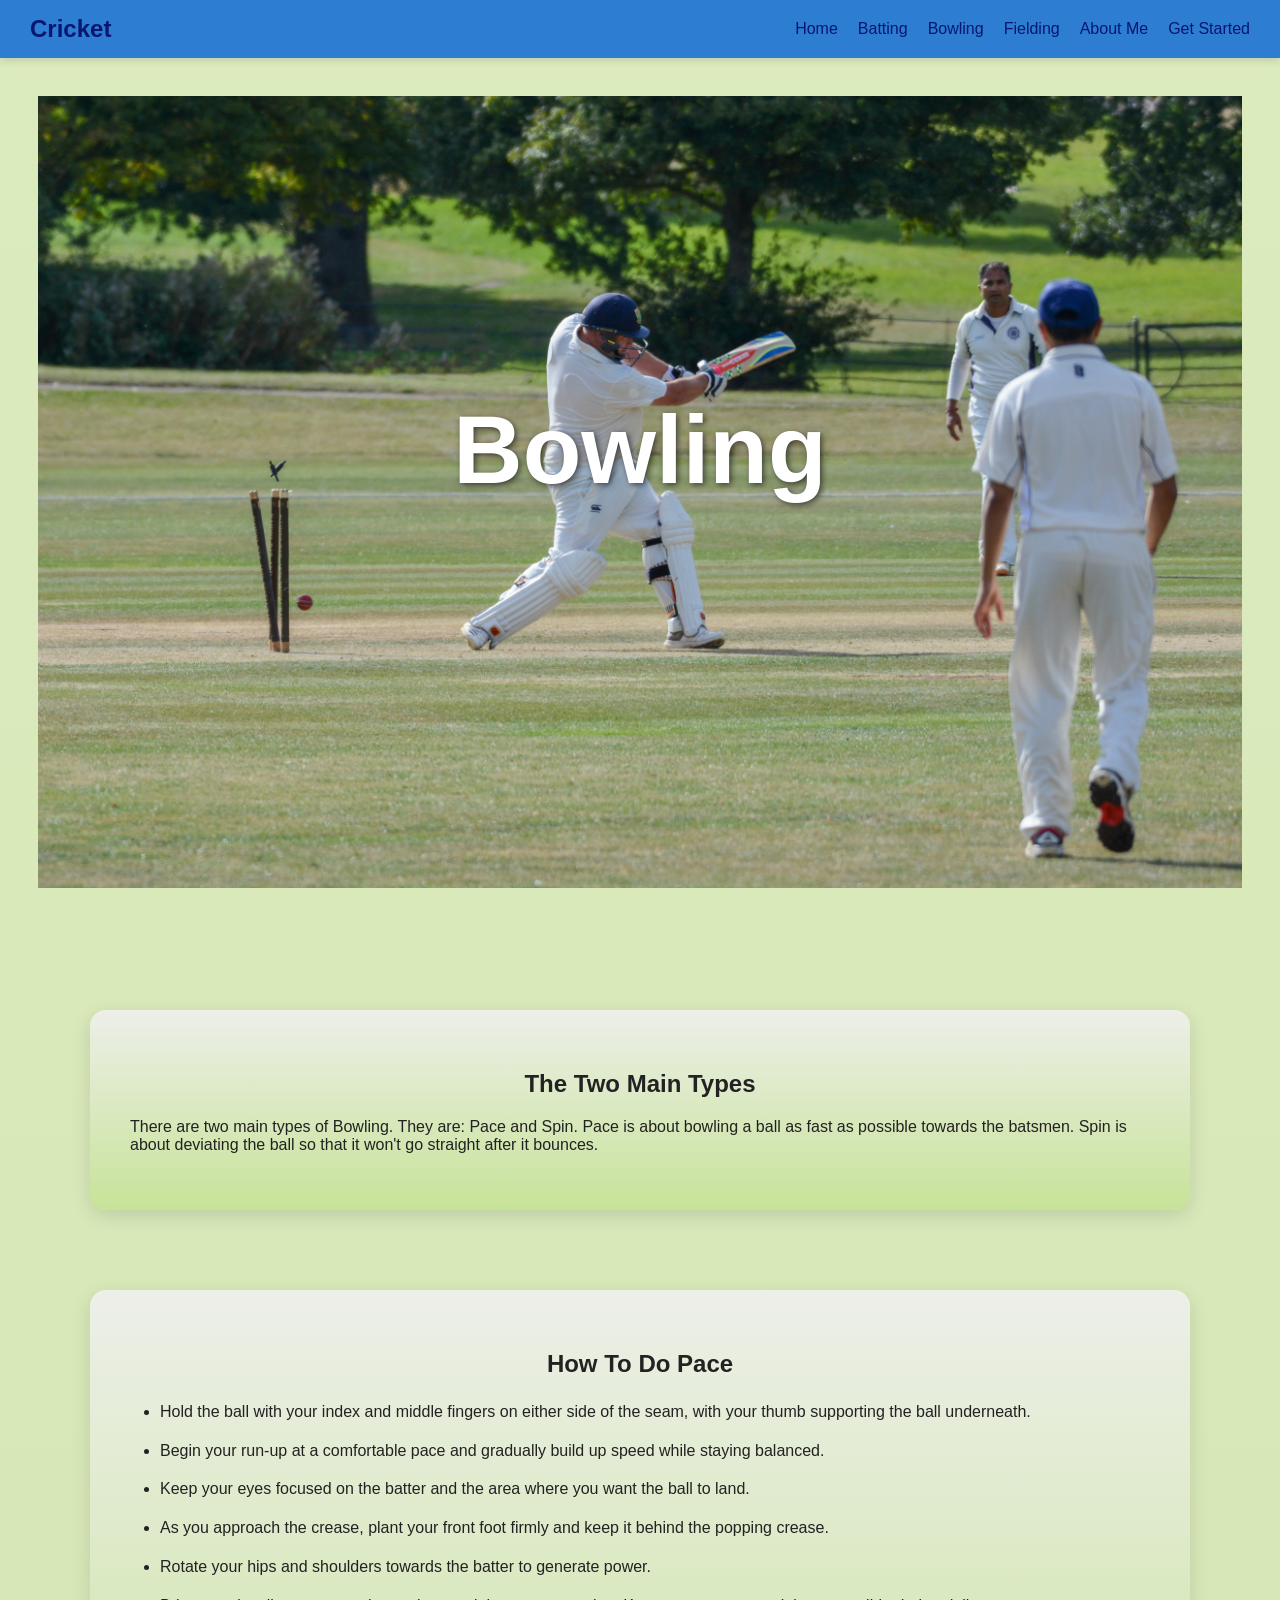
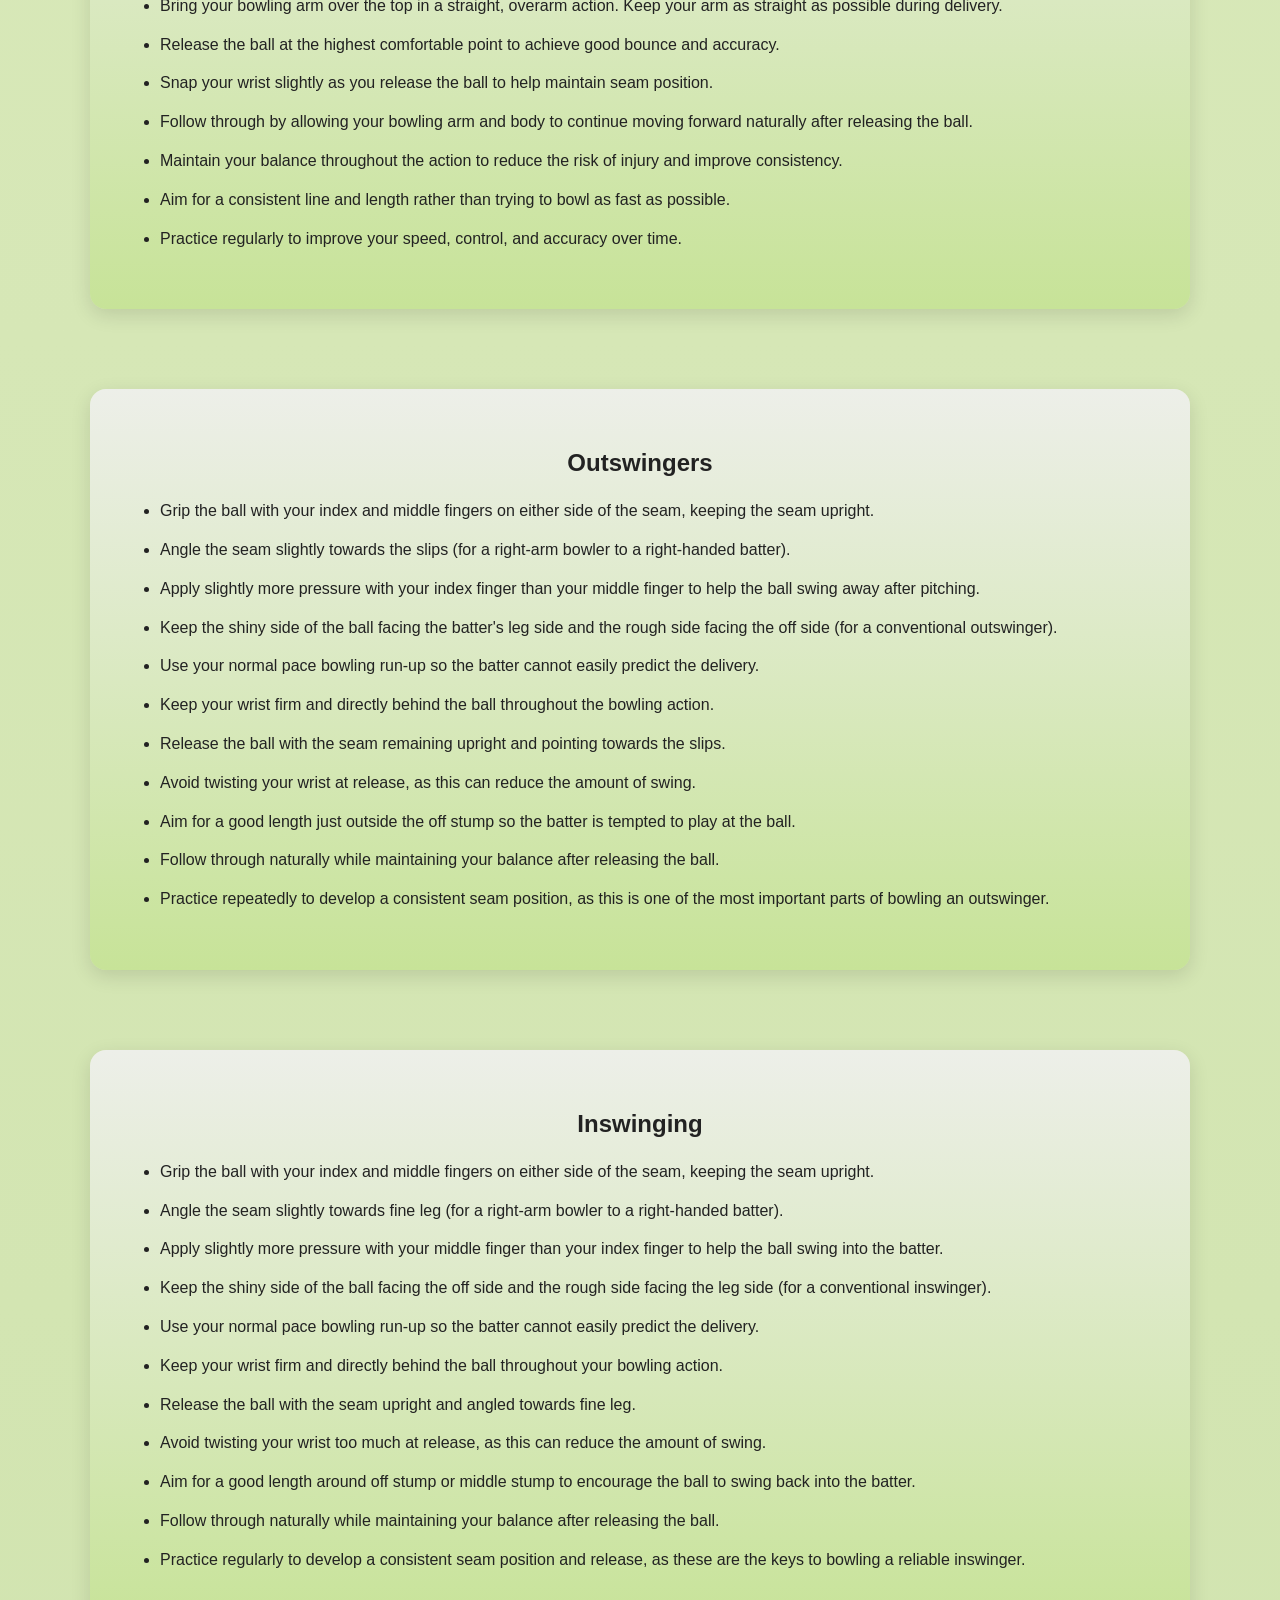
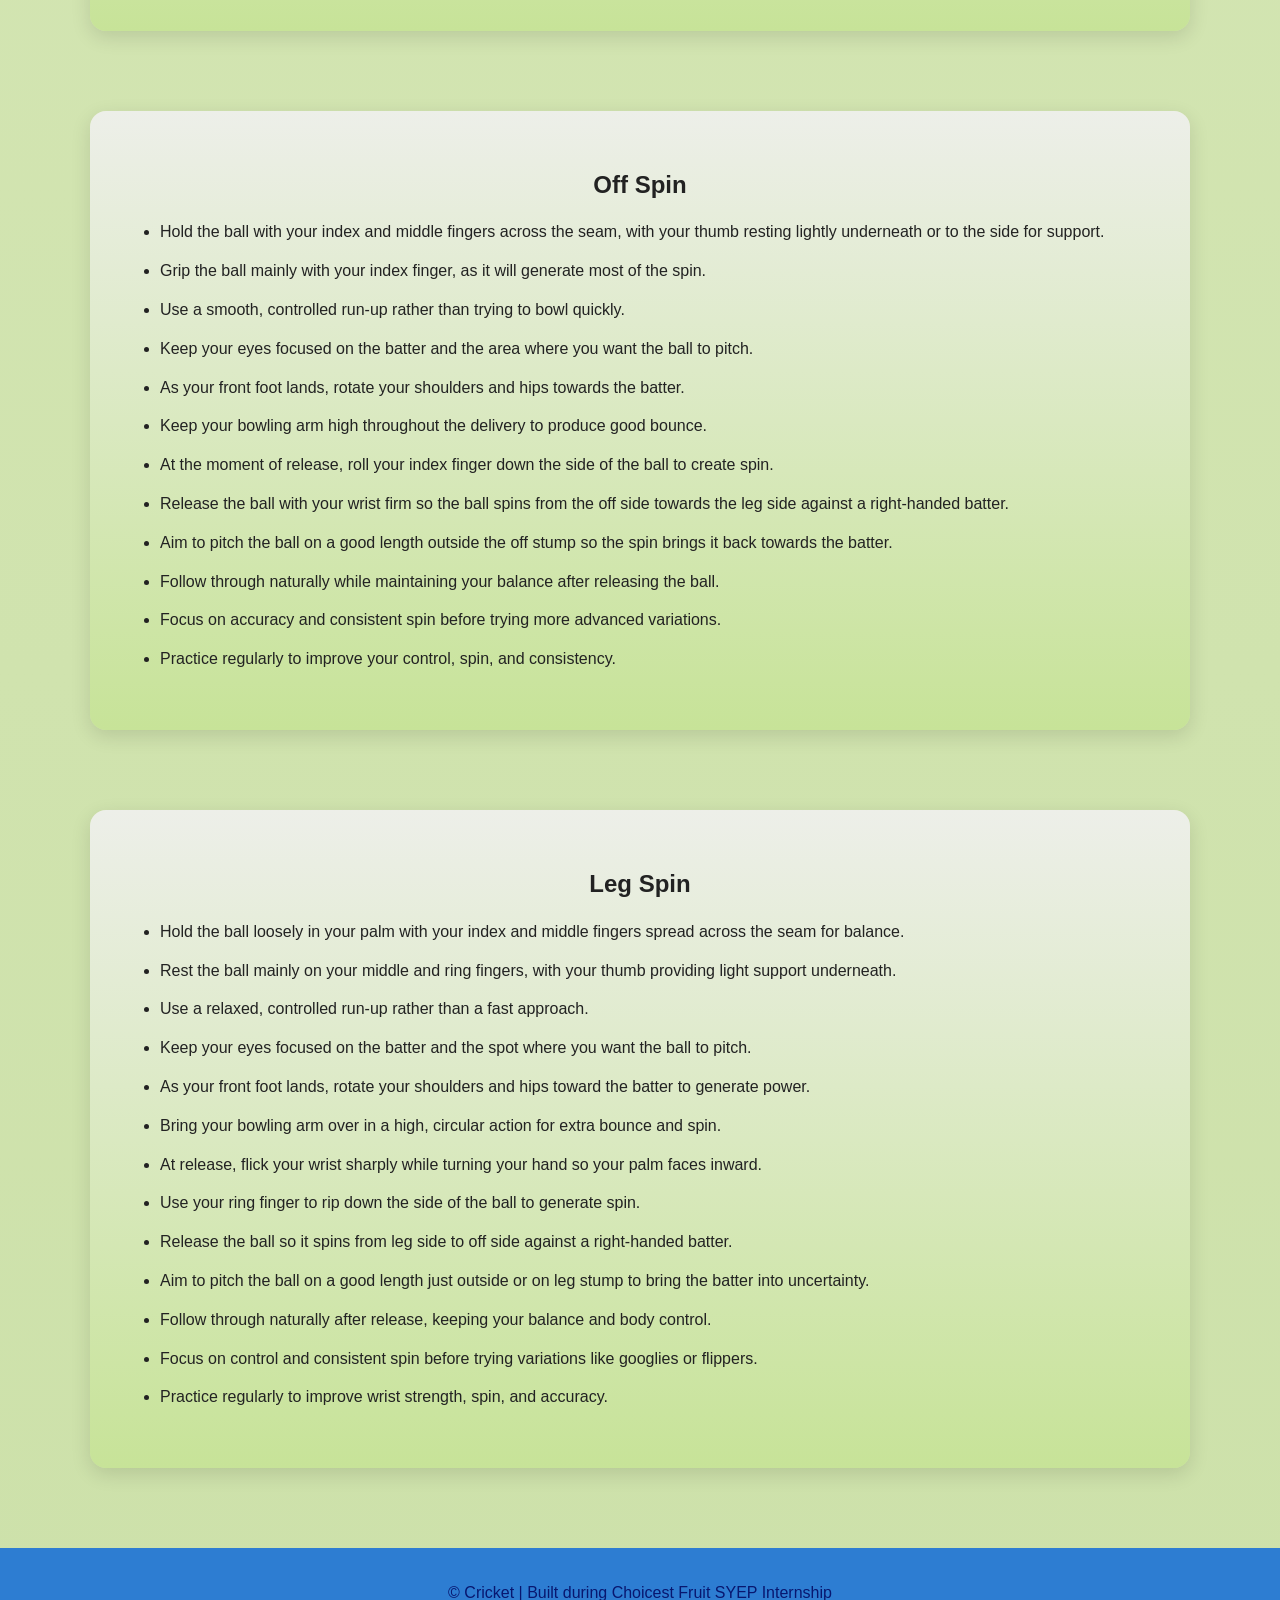
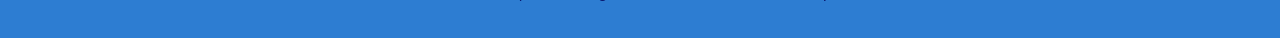
==== bowling.html @ ce8446d9 "Finished Bowling" ====
<!DOCTYPE html>
<html lang="en">
<head>
  <meta charset="UTF-8" />
  <meta name="viewport" content="width=device-width, initial-scale=1.0" />
  <title>Cricket</title>
  <link rel="stylesheet" href="bowling.css"/>
</head>

<body>
  <nav class="navbar">
        <h2 class="logo">
            Cricket 
        </h2>

        <div class="nav-links">
            <a href="index.html">Home</a>
            <a href="batting.html">Batting</a>
            <a href="bowling.html">Bowling</a>
            <a href="fielding.html">Fielding</a>
            <a href="aboutme.html">About Me</a>
            <a href="getstarted.html">Get Started</a>
        </div>
  </nav>

  <img src="Images/john-oswald-qeUqNI76VIQ-unsplash.jpg" alt="Man Gets Bowled">
  <div class="overlay">
    <h1>
      Bowling
    </h1>
  </div>

  <section id="PaceVsSpin" class = "tips1">
    <h1>
    The Two Main Types
    </h1>
    <p>
        There are two main types of Bowling.
        They are: Pace and Spin.
        Pace is about bowling a ball as fast as possible towards the batsmen.
        Spin is about deviating the ball so that it won't go straight after it bounces.
    </p>
  </section>
  <section id = "HowtodoPace" class = "tips1">
    <h1>
        How To Do Pace
    </h1>
    <ul>
        <li>Hold the ball with your index and middle fingers on either side of the seam, with your thumb supporting the ball underneath.</li>
        <li>Begin your run-up at a comfortable pace and gradually build up speed while staying balanced.</li>
        <li>Keep your eyes focused on the batter and the area where you want the ball to land.</li>
        <li>As you approach the crease, plant your front foot firmly and keep it behind the popping crease.</li>
        <li>Rotate your hips and shoulders towards the batter to generate power.</li>
        <li>Bring your bowling arm over the top in a straight, overarm action. Keep your arm as straight as possible during delivery.</li>
        <li>Release the ball at the highest comfortable point to achieve good bounce and accuracy.</li>
        <li>Snap your wrist slightly as you release the ball to help maintain seam position.</li>
        <li>Follow through by allowing your bowling arm and body to continue moving forward naturally after releasing the ball.</li>
        <li>Maintain your balance throughout the action to reduce the risk of injury and improve consistency.</li>
        <li>Aim for a consistent line and length rather than trying to bowl as fast as possible.</li>
        <li>Practice regularly to improve your speed, control, and accuracy over time.</li>
    </ul>
  </section>

  <section id = "PaceVariations" class="tips1">
    <h1>Outswingers</h1>
    <ul>
        <li>Grip the ball with your index and middle fingers on either side of the seam, keeping the seam upright.</li>
        <li>Angle the seam slightly towards the slips (for a right-arm bowler to a right-handed batter).</li>
        <li>Apply slightly more pressure with your index finger than your middle finger to help the ball swing away after pitching.</li>
        <li>Keep the shiny side of the ball facing the batter's leg side and the rough side facing the off side (for a conventional outswinger).</li>
        <li>Use your normal pace bowling run-up so the batter cannot easily predict the delivery.</li>
        <li>Keep your wrist firm and directly behind the ball throughout the bowling action.</li>
        <li>Release the ball with the seam remaining upright and pointing towards the slips.</li>
        <li>Avoid twisting your wrist at release, as this can reduce the amount of swing.</li>
        <li>Aim for a good length just outside the off stump so the batter is tempted to play at the ball.</li>
        <li>Follow through naturally while maintaining your balance after releasing the ball.</li>
        <li>Practice repeatedly to develop a consistent seam position, as this is one of the most important parts of bowling an outswinger.</li>
    </ul>
  </section>

  <section id="PaceVariation2" class = "tips1">
    <h1>
        Inswinging
    </h1>
    <ul>
        <li>Grip the ball with your index and middle fingers on either side of the seam, keeping the seam upright.</li>
        <li>Angle the seam slightly towards fine leg (for a right-arm bowler to a right-handed batter).</li>
        <li>Apply slightly more pressure with your middle finger than your index finger to help the ball swing into the batter.</li>
        <li>Keep the shiny side of the ball facing the off side and the rough side facing the leg side (for a conventional inswinger).</li>
        <li>Use your normal pace bowling run-up so the batter cannot easily predict the delivery.</li>
        <li>Keep your wrist firm and directly behind the ball throughout your bowling action.</li>
        <li>Release the ball with the seam upright and angled towards fine leg.</li>
        <li>Avoid twisting your wrist too much at release, as this can reduce the amount of swing.</li>
        <li>Aim for a good length around off stump or middle stump to encourage the ball to swing back into the batter.</li>
        <li>Follow through naturally while maintaining your balance after releasing the ball.</li>
        <li>Practice regularly to develop a consistent seam position and release, as these are the keys to bowling a reliable inswinger.</li>
    </ul>
  </section>

  <section id = "OffSpin" class = "tips1">
    <h1>
        Off Spin
    </h1>
    <ul>
        <li>Hold the ball with your index and middle fingers across the seam, with your thumb resting lightly underneath or to the side for support.</li>
        <li>Grip the ball mainly with your index finger, as it will generate most of the spin.</li>
        <li>Use a smooth, controlled run-up rather than trying to bowl quickly.</li>
        <li>Keep your eyes focused on the batter and the area where you want the ball to pitch.</li>
        <li>As your front foot lands, rotate your shoulders and hips towards the batter.</li>
        <li>Keep your bowling arm high throughout the delivery to produce good bounce.</li>
        <li>At the moment of release, roll your index finger down the side of the ball to create spin.</li>
        <li>Release the ball with your wrist firm so the ball spins from the off side towards the leg side against a right-handed batter.</li>
        <li>Aim to pitch the ball on a good length outside the off stump so the spin brings it back towards the batter.</li>
        <li>Follow through naturally while maintaining your balance after releasing the ball.</li>
        <li>Focus on accuracy and consistent spin before trying more advanced variations.</li>
        <li>Practice regularly to improve your control, spin, and consistency.</li>
    </ul>
  </section>
  <section id = "LegSpin" class = "tips1">
      <h1>
        Leg Spin
      </h1>
      <ul>
          <li>Hold the ball loosely in your palm with your index and middle fingers spread across the seam for balance.</li>
          <li>Rest the ball mainly on your middle and ring fingers, with your thumb providing light support underneath.</li>
          <li>Use a relaxed, controlled run-up rather than a fast approach.</li>
          <li>Keep your eyes focused on the batter and the spot where you want the ball to pitch.</li>
          <li>As your front foot lands, rotate your shoulders and hips toward the batter to generate power.</li>
          <li>Bring your bowling arm over in a high, circular action for extra bounce and spin.</li>
          <li>At release, flick your wrist sharply while turning your hand so your palm faces inward.</li>
          <li>Use your ring finger to rip down the side of the ball to generate spin.</li>
          <li>Release the ball so it spins from leg side to off side against a right-handed batter.</li>
          <li>Aim to pitch the ball on a good length just outside or on leg stump to bring the batter into uncertainty.</li>
          <li>Follow through naturally after release, keeping your balance and body control.</li>
          <li>Focus on control and consistent spin before trying variations like googlies or flippers.</li>
          <li>Practice regularly to improve wrist strength, spin, and accuracy.</li>
      </ul>
   </section>
  <footer class="footer">
    <p>© Cricket | Built during Choicest Fruit SYEP Internship</p>
  </footer>
  <script src = "bowling.js"></script>
</body>
---- bowling.css ----
* {
  box-sizing: border-box;
}

body {
  margin: 0;
  font-family: Verdana, sans-serif;
  background-color: rgb(220, 235, 190);
  color: #222;
  background: linear-gradient(
    to bottom,
    rgb(220, 235, 190),
    rgb(205, 225, 170)
  );
  overflow-x: hidden;
}

.navbar {
  display: flex;
  justify-content: space-between;
  align-items: center;

  background: rgb(45, 125, 210);
  padding: 15px 30px;

  box-shadow: 0 2px 8px rgba(0, 0, 0, 0.15);
}

.logo {
  margin: 0;
  color: rgb(8, 23, 112);
}

.nav-links {
  display: flex;
  gap: 20px;
}

.nav-links a {
  color: rgb(8, 23, 112);
  text-decoration: none;
  transition: color 0.2s ease;
}

.nav-links a:hover {
  color: rgb(255, 220, 100);
}

.footer {
  text-align: center;
  background: rgb(45, 125, 210);
  color: rgb(8, 23, 112);
  padding: 20px;
}

img {
  max-width: 100%;
  height: auto;

  padding: 3%;
}

.overlay {
position: absolute;
  inset: 0;

  display: flex;
  justify-content: center;
  align-items: center;

  color: white;
  text-shadow: 2px 2px 6px rgba(0,0,0,0.6);

  font-size: 3rem;
  font-weight: bold;
}

.tips1 {
      max-width: 1100px;
  margin: 80px auto;
  padding: 40px;

  background: linear-gradient(
    to bottom,
    rgb(237, 239, 233),
    rgb(199, 227, 152)
  );
  border-radius: 16px;

  box-shadow: 0 6px 20px rgba(0,0,0,0.12);
}

.tips1 h1 {
    text-align: center;
}

ul {
    padding-left: 30px;
    line-height: 1.8;
}

li {
    margin-bottom: 10px;
}
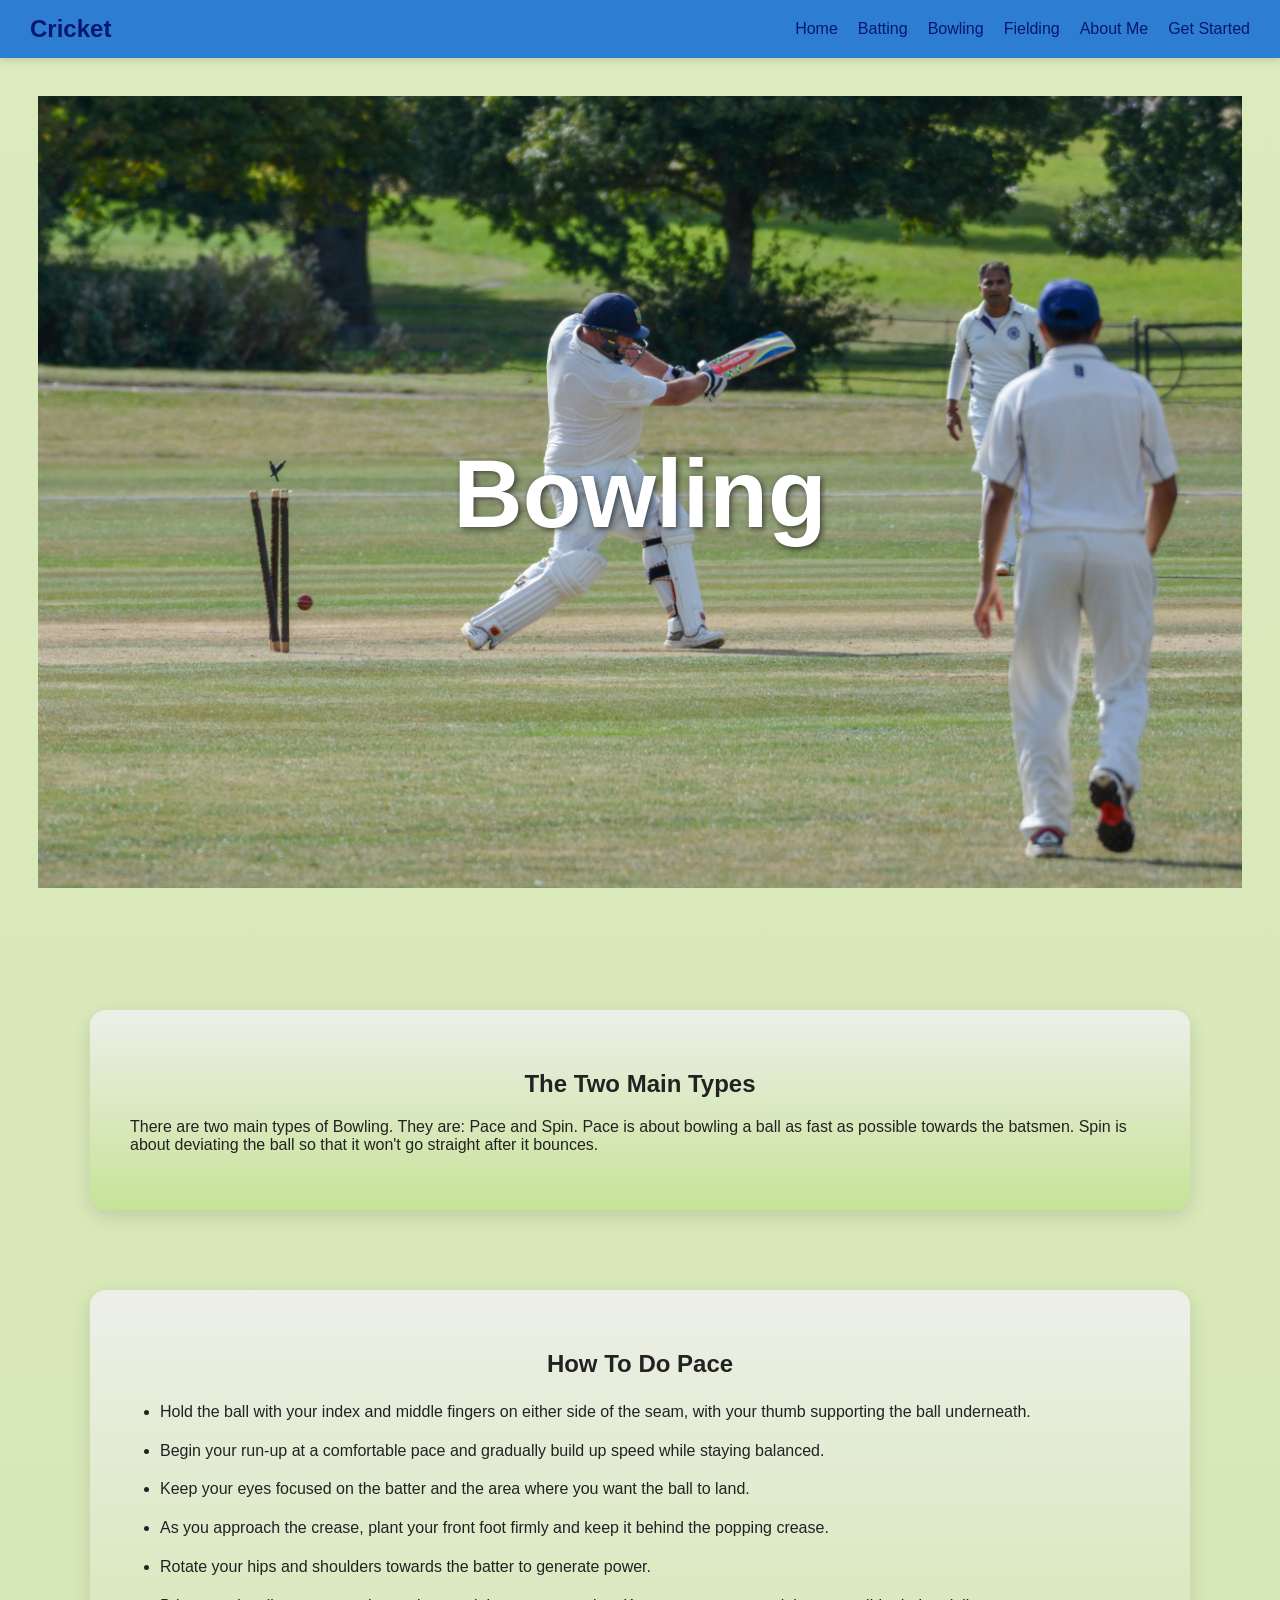
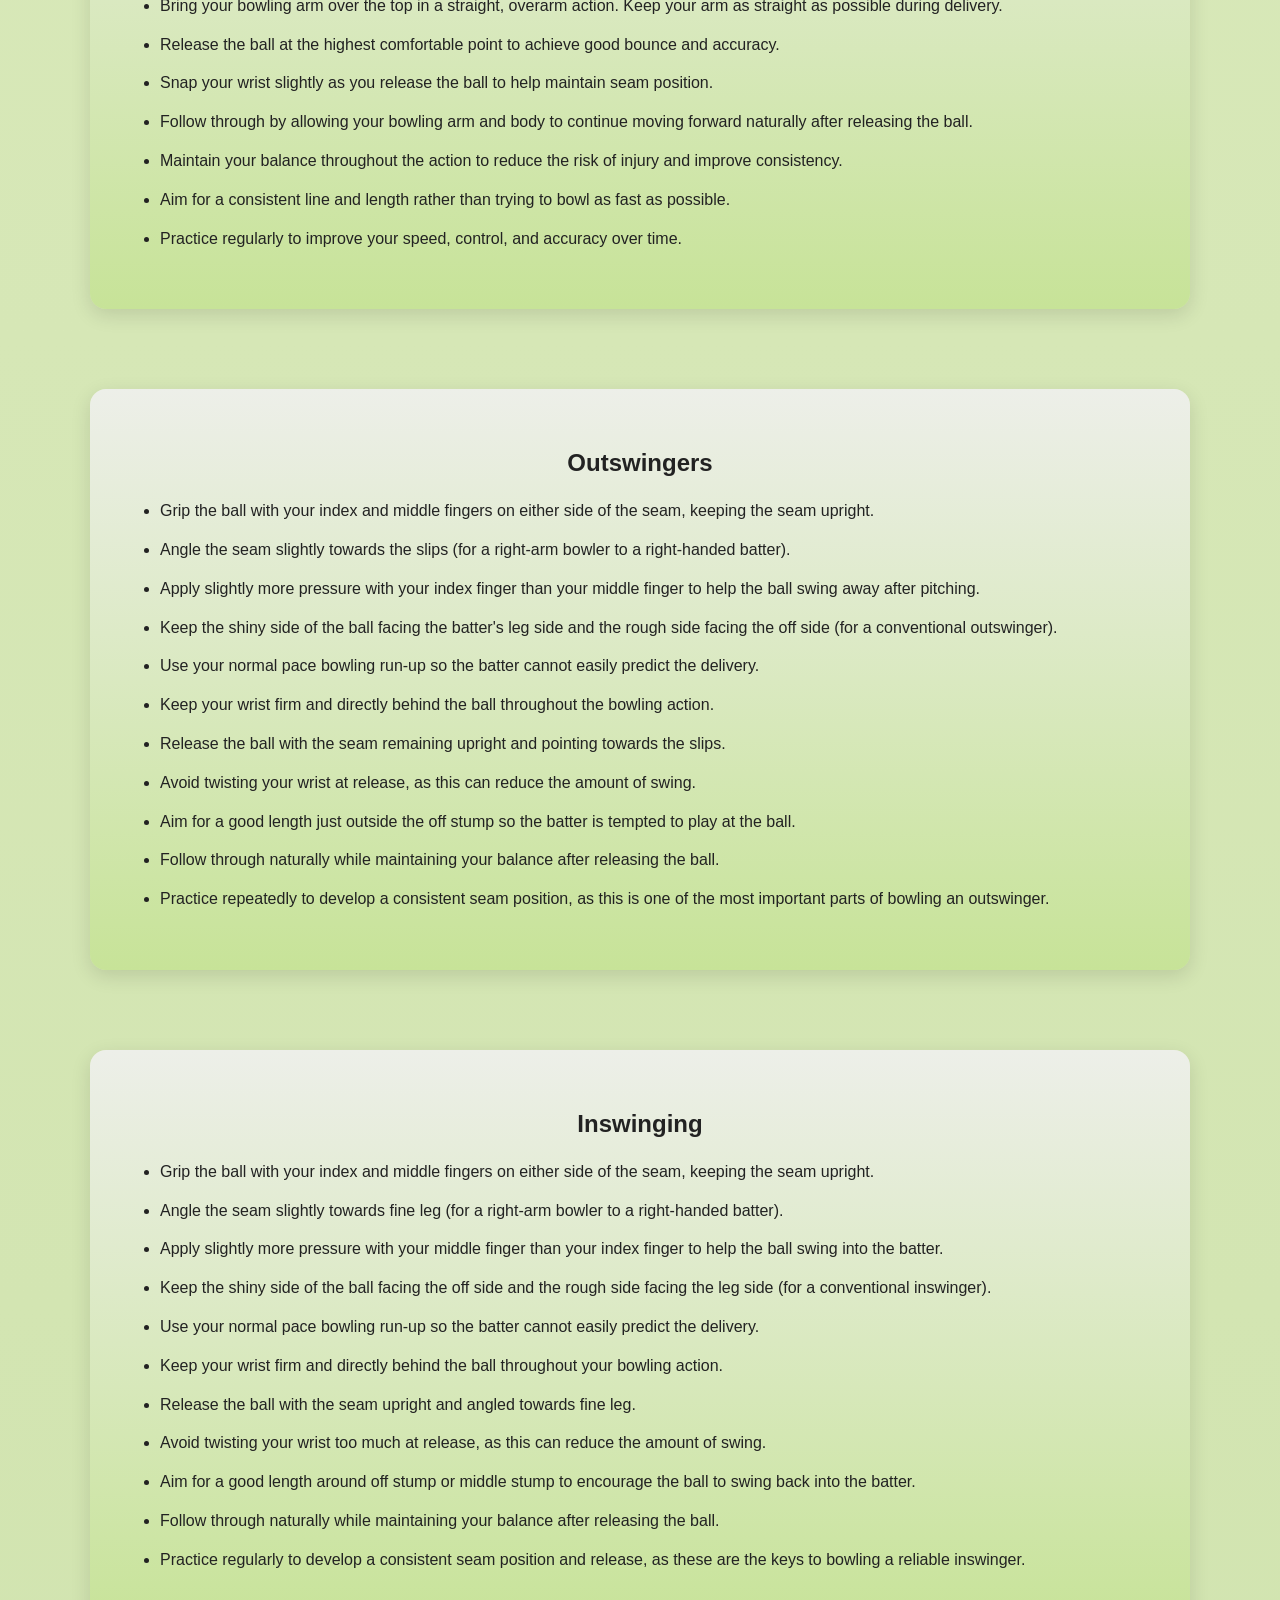
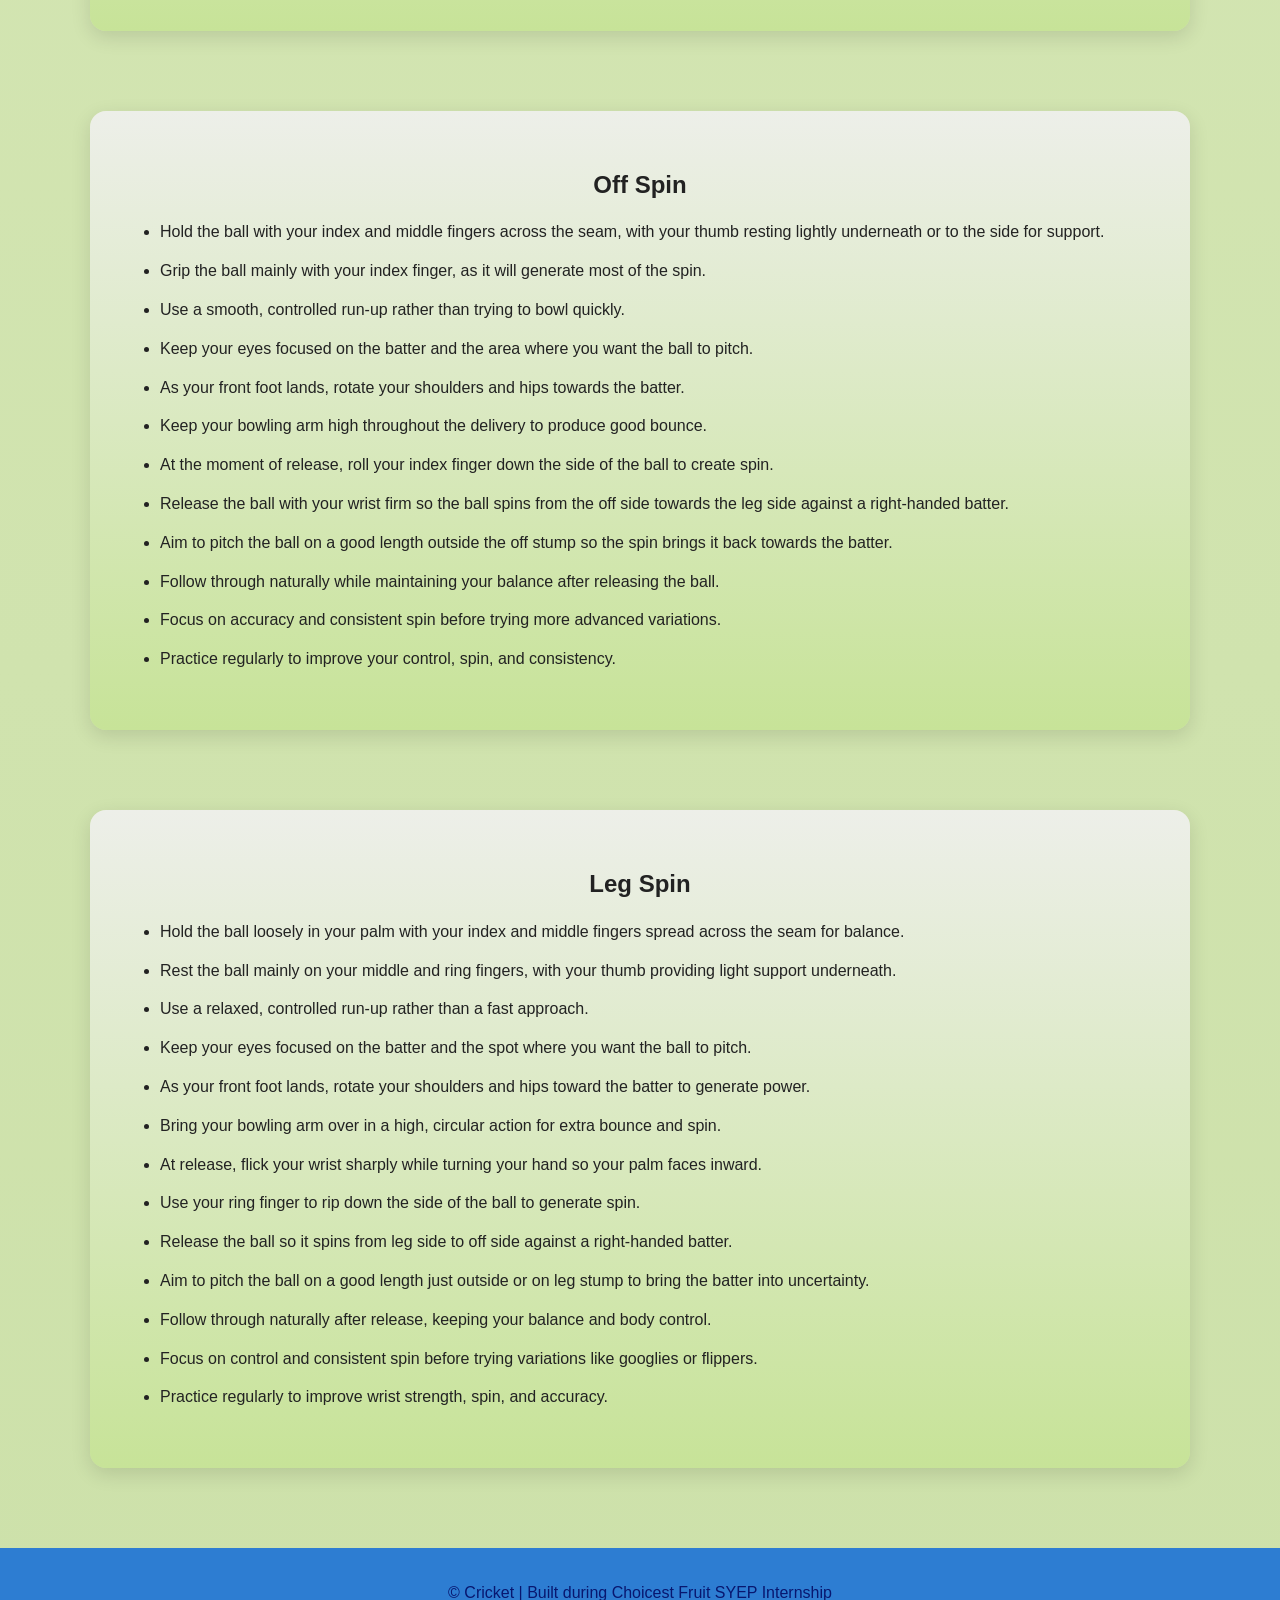
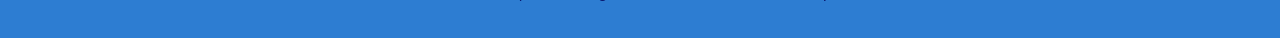
==== commit fb117309: "Fixed Up NavBar Blocking" ====
--- a/bowling.html
+++ b/bowling.html
@@ -23,11 +23,11 @@
         </div>
   </nav>
 
-  <img src="Images/john-oswald-qeUqNI76VIQ-unsplash.jpg" alt="Man Gets Bowled">
-  <div class="overlay">
-    <h1>
-      Bowling
-    </h1>
+  <div class="hero">
+    <img src="Images/john-oswald-qeUqNI76VIQ-unsplash.jpg" alt="Man Gets Bowled">
+    <div class="overlay">
+      <h1>Bowling</h1>
+    </div>
   </div>
 
   <section id="PaceVsSpin" class = "tips1">
--- a/bowling.css
+++ b/bowling.css
@@ -24,6 +24,7 @@
   padding: 15px 30px;
 
   box-shadow: 0 2px 8px rgba(0, 0, 0, 0.15);
+  z-index: 0;
 }
 
 .logo {
@@ -73,6 +74,8 @@
 
   font-size: 3rem;
   font-weight: bold;
+
+  z-index: 1;
 }
 
 .tips1 {
@@ -103,3 +106,6 @@
     margin-bottom: 10px;
 }
 
+.hero {
+    position: relative;
+}
